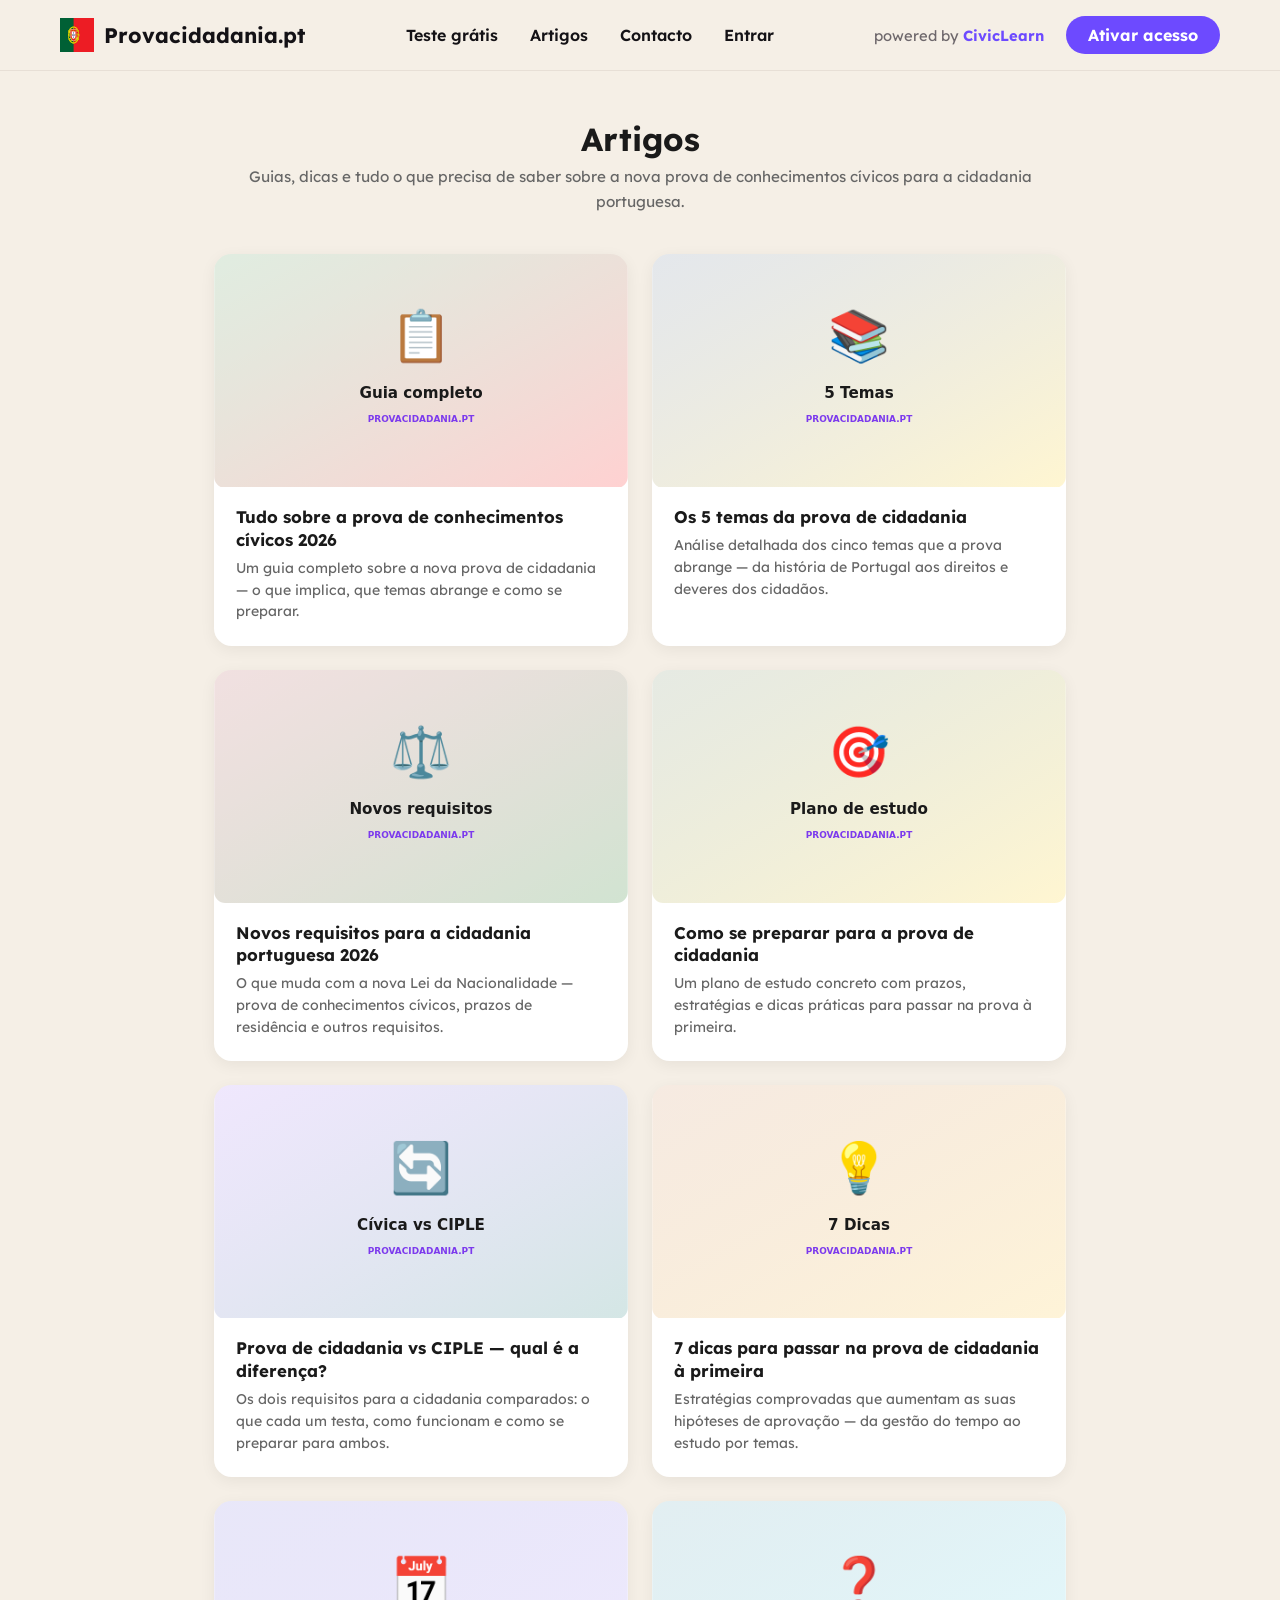
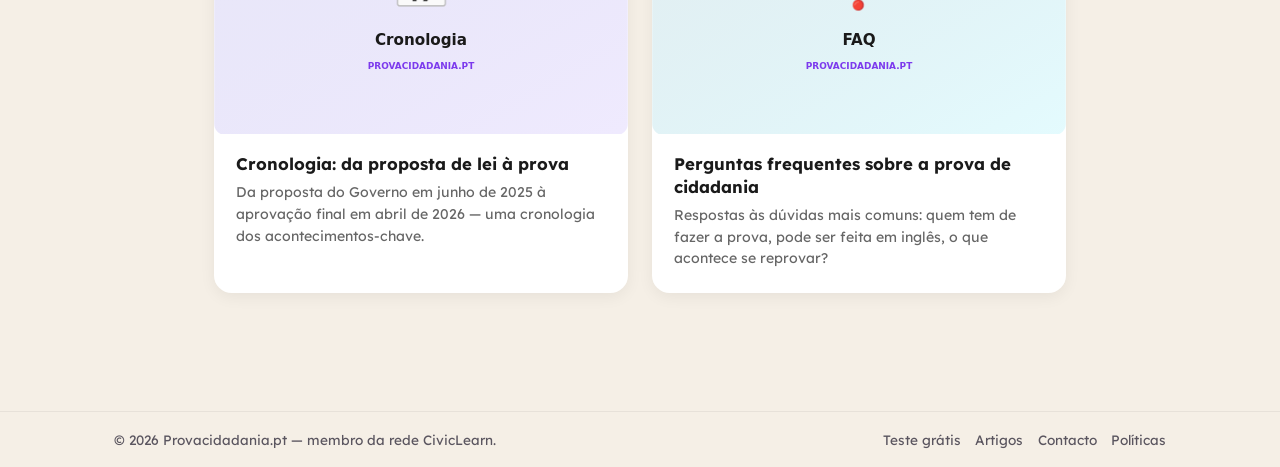
==== artigos/index.html @ e32d10ff "prova initial upload" ====
<!DOCTYPE html>
<html lang="pt">
<head>
  <meta charset="UTF-8" />
  <meta name="viewport" content="width=device-width, initial-scale=1" />
  <title>Artigos sobre a cidadania portuguesa — Provacidadania.pt</title>
  <meta name="description" content="Artigos, guias e dicas sobre a nova prova de conhecimentos cívicos para a cidadania portuguesa. Temas, cronologia, preparação e perguntas frequentes.">
  <link rel="canonical" href="https://provacidadania.pt/artigos/">
  <link href="https://fonts.googleapis.com/css2?family=Lexend:wght@300;400;500;600;700&display=swap" rel="stylesheet">
  <link rel="stylesheet" href="/assets/css/newhome.css">
  <style>
    .articles-main {
      max-width: 900px;
      margin: 0 auto;
      padding: 3rem 1.5rem 5rem;
    }
    .articles-title {
      text-align: center;
      font-size: 2rem;
      font-weight: 700;
      color: #1a1a1a;
      margin: 0 0 0.4rem;
    }
    .articles-subtitle {
      text-align: center;
      font-size: 0.95rem;
      color: #666;
      margin: 0 0 2.5rem;
      line-height: 1.6;
    }
    .articles-grid {
      display: grid;
      grid-template-columns: repeat(2, 1fr);
      gap: 1.5rem;
    }
    @media (max-width: 640px) {
      .articles-grid { grid-template-columns: 1fr; }
    }
    .article-card {
      background: #fff;
      border-radius: 1.1rem;
      overflow: hidden;
      box-shadow: 0 4px 16px rgba(0,0,0,0.06);
      text-decoration: none;
      color: inherit;
      transition: box-shadow 0.2s, transform 0.15s;
      display: flex;
      flex-direction: column;
    }
    .article-card:hover {
      box-shadow: 0 8px 28px rgba(124, 58, 237, 0.12);
      transform: translateY(-2px);
    }
    .article-card img {
      width: 100%;
      aspect-ratio: 16/9;
      object-fit: cover;
      display: block;
    }
    .article-card-body {
      padding: 1.2rem 1.4rem 1.4rem;
      flex: 1;
      display: flex;
      flex-direction: column;
    }
    .article-card-body h2 {
      font-size: 1.05rem;
      font-weight: 700;
      color: #1a1a1a;
      margin: 0 0 0.4rem;
      line-height: 1.35;
    }
    .article-card-body p {
      font-size: 0.88rem;
      color: #666;
      line-height: 1.55;
      margin: 0;
      flex: 1;
    }
  </style>
</head>
<body>

<header class="cl-header">
  <div class="cl-header-inner">
    <a href="/" class="cl-logo">
      <img src="/assets/images/pt.svg" alt="PT" />
      <span>Provacidadania.pt</span>
    </a>
    <nav class="cl-nav">
      <a href="/teste-gratis/">Teste grátis</a>
      <a href="/artigos/" class="active">Artigos</a>
      <a href="/contacto/">Contacto</a>
      <a href="https://civiclearn.com/portugal/login">Entrar</a>
    </nav>
    <div class="cl-right">
      <div class="cl-powered">powered by <span>CivicLearn</span></div>
      <a href="https://civiclearn.com/portugal/checkout" class="cl-btn">Ativar acesso</a>
    </div>
  </div>
</header>

<main class="articles-main">
  <h1 class="articles-title">Artigos</h1>
  <p class="articles-subtitle">
    Guias, dicas e tudo o que precisa de saber sobre a nova prova de conhecimentos cívicos para a cidadania portuguesa.
  </p>
  <div class="articles-grid" id="articlesGrid"></div>
</main>

<footer class="site-footer">
  <div class="footer-inner">
    <div>© <span id="footer-year"></span> Provacidadania.pt — membro da rede CivicLearn.</div>
    <div class="footer-links">
      <a href="/teste-gratis/">Teste grátis</a>
      <a href="/artigos/">Artigos</a>
      <a href="/contacto/">Contacto</a>
      <a href="/politicas/">Políticas</a>
    </div>
  </div>
</footer>

<script>
(async function () {
  const grid = document.getElementById("articlesGrid");
  if (!grid) return;
  try {
    const res = await fetch("/artigos/articles.json");
    const articles = await res.json();
    grid.innerHTML = articles.map(a => `
      <a href="${a.url}" class="article-card">
        <img src="${a.image}" alt="${a.title}" onerror="this.style.display='none'">
        <div class="article-card-body">
          <h2>${a.title}</h2>
          <p>${a.desc}</p>
        </div>
      </a>
    `).join('');
  } catch (e) {}
})();
</script>
<script>document.getElementById("footer-year").textContent = new Date().getFullYear();</script>

</body>
</html>
---- assets/css/newhome.css ----
:root {
  --bg-page: #f5efe6;
  --bg-card: #ffffff;
  --ink-main: #141216;
  --ink-muted: #5a555f;
  --accent: #6d4aff;
  --accent-dark: #5435ff;
  --accent-soft: #ebe6ff;
  --border-soft: #e5dde0;
  --success: #18a06e;
  --shadow-soft: 0 12px 30px rgba(10, 8, 20, 0.08);
  --radius-lg: 1.5rem;
  --radius-pill: 999px;
  --layout-max: 1120px;
}
html {
  scroll-behavior: smooth;
}
* {
  box-sizing: border-box;
}

body {
  margin: 0;
  font-family: "Lexend", sans-serif;
  background: var(--bg-page);
  color: var(--ink-main);
}

a {
  color: inherit;
  text-decoration: none;
}

img {
  max-width: 100%;
}

/* HEADER — EXACT COPY FROM contact.css */

.cl-header {
  background: #f5efe6;
  padding: 16px 0;
  border-bottom: 1px solid #e7dfd6;
}

.cl-header-inner {
  max-width: 1200px;
  margin: 0 auto;
  padding: 0 20px;

  display: flex;
  justify-content: space-between;
  align-items: center;
}

.cl-logo {
  display: flex;
  align-items: center;
  gap: 10px;
  text-decoration: none;
}

.cl-logo img {
  width: 34px;
  height: 34px;
}

.cl-logo span {
  font-size: 1.32rem;
  font-weight: 700;
  color: #141216;
}

.cl-nav {
  display: flex;
  align-items: center;
  gap: 32px;
}

.cl-nav a {
  color: #141216;
  text-decoration: none;
  font-weight: 600;
  font-size: 1rem;
}

.cl-nav a:hover {
  color: #6d4aff;
}

.cl-right {
  display: flex;
  align-items: center;
  gap: 22px;
}

.cl-powered {
  color: #6d676b;
  font-size: 0.92rem;
}

.cl-powered span {
  color: #6d4aff;
  font-weight: 700;
}

.cl-btn {
  background: #6d4aff;
  padding: 9px 22px;
  border-radius: 999px;
  color: #ffffff;
  text-decoration: none;
  font-weight: 700;
  font-size: 1rem;
  display: inline-block;
}

.cl-btn:hover {
  background: #5634ff;
}

/* ----------------------------- HERO (Tightened) ----------------------------- */

.hero {
  padding: 1rem 0 0;

}

.hero-center {
  max-width: var(--layout-max);
  margin: 0 auto;
  padding: 0 1.5rem;
  text-align: center;
}

.hero-kicker {
  background: var(--accent-soft);
  color: var(--accent-dark);
  display: inline-flex;
  align-items: center;
  gap: .45rem;
  padding: .3rem .9rem;
  border-radius: 999px;
  font-size: .85rem;
  margin-bottom: .8rem;
}

.hero-kicker-dot {
  width: 8px;
  height: 8px;
  background: var(--accent-dark);
  border-radius: 50%;
}

.hero-title {
  font-size: clamp(2.2rem, 5vw, 3rem);
  font-weight: 700;
  line-height: 1.05;
  margin: 0 0 1.2rem;
}

.hero-title span {
  color: var(--accent-dark);
}

.hero-subtitle {
  max-width: 720px;
  margin: 0 auto 2rem;
  font-size: 1.05rem;
  color: var(--ink-muted);
}

.hero-actions {
  display: flex;
  justify-content: center;
  gap: .8rem;
  margin-bottom: 2rem;
  flex-wrap: wrap;
}

/* Base button geometry */
.hero-primary-btn,
.hero-secondary-btn {
  display: inline-block;
  padding: 0.75rem 1.6rem;
  font-weight: 600;
  border-radius: 8px;
  font-size: 1.05rem;
  text-decoration: none;
  transition: all 0.25s ease;
  line-height: 1.2;
}

/* Primary button (solid) */
.hero-primary-btn {
  background: #6d4aff;
  border: 2px solid #6d4aff;
  color: #ffffff;
}

.hero-primary-btn:hover {
  background: #4d2cff;
  border-color: #4d2cff;
}

/* Secondary button (outline) */
.hero-secondary-btn {
  background: transparent;
  border: 2px solid #6d4aff;
  color: #6d4aff;
}

.hero-secondary-btn:hover {
  background: #6d4aff;
  color: #ffffff;
}

/* Container row – keeps buttons side-by-side with proper gap */
.inline-cta-row {
  display: flex;
  gap: 1rem;
  justify-content: center;
  align-items: center;
  flex-wrap: wrap;   /* ensures they don’t break layout on mobile */
}


/* Shared button geometry */
.inline-test-expand-btn,
.btn-secondary-cta {
  display: inline-block;
  padding: 0.75rem 1.6rem;
  font-family: "Lexend", sans-serif;
  font-weight: 600;
  font-size: 1.05rem;
  border-radius: 8px;
  text-decoration: none;
  cursor: pointer;
  transition: all 0.25s ease;
  border: 1px solid #e0d7fa;
  background: #f2eefd;   /* soft neutral light purple */
  color: #4b3f72;        /* soft text color */
}


/* Hover (subtle, not dominant) */
.inline-test-expand-btn:hover,
.btn-secondary-cta:hover {
  background: #e8e0ff;
  border-color: #d0c4ff;
}


/* -------- HERO SOCIAL (Austrian style) -------- */

.hero-social {
  display: flex;
  justify-content: center;
  align-items: center;
  gap: .75rem;
  margin-top: 0.65rem;
  font-size: .95rem;
  white-space: nowrap;
  color: #4a4650;
}

.hero-social .rating-stars {
  color: #ffb400;
  font-size: 1rem;
  letter-spacing: .12rem;
}

.hero-social .rating-word {
  font-weight: 600;
  color: #141216;
}

.hero-social .rating-subtext {
  color: #4a4650;
  font-size: .9rem;
}

/* remove duplicate rule */
.hero-stars {
  color: #ffb400;
}

/* HERO IMAGE (final version) */

.hero-image-wide {
  width: 100%;
  max-width: 800px;
  margin: 40px auto 130px;
  display: flex;
  justify-content: center;
  text-align: center;
}

.hero-image-wide img {
  width: 100%;
  max-width: 1200px;
  height: auto;
  display: block;
}

/* -------- REDUCE GAP AFTER HERO -------- */

.hero + section {
  margin-top: -2.5rem;
  padding-top: 0 !important;
}

.section-heading {
  margin-top: 0;
}

/* ----------------------------- FEATURES ----------------------------- */

section {
  padding: 2.6rem 0;
}

.section-heading {
  text-align: center;
  margin-bottom: 1.6rem;
}

.section-kicker {
  font-size: .82rem;
  color: var(--accent-dark);
  text-transform: uppercase;
  letter-spacing: .14em;
  margin-bottom: .5rem;
}

.section-title {
  font-size: 1.8rem;
  font-weight: 600;
  letter-spacing: -0.02em;
  margin: 0;
}

.section-lead {
  max-width: 40rem;
  margin: .45rem auto 0;
  font-size: 1rem;
  color: var(--ink-muted);
}

/* GRID (unchanged width, original layout preserved) */
.features-grid {
  max-width: var(--layout-max);
  margin: 0 auto;
  padding: 0 1.5rem;

  display: grid;
  grid-template-columns: repeat(3, 1fr);
  gap: 1.4rem;
}

/* CARD */
.feature-card {
  background: var(--bg-card);
  border-radius: 1.4rem;
  border: 1px solid var(--border-soft);
  padding: 1.8rem 1.3rem 1.7rem; /* slightly reduced height */
  text-align: center;
  box-shadow: var(--shadow-soft);
  transition: transform .18s ease, box-shadow .18s ease;
  cursor: pointer;
}

/* Hover lift (subtle) */
.feature-card:hover {
  transform: translateY(-3px);
  box-shadow: 0 10px 26px rgba(0,0,0,0.07);
}

/* ICON AREA — restored original size */
.feature-icon {
  height: 165px;
  display: flex;
  align-items: center;
  justify-content: center;
  margin-bottom: .8rem; /* slightly tighter */
}

.feature-icon img {
  max-height: 155px; /* back to original visual size */
}

/* TITLE */
.feature-title {
  font-size: 1.1rem;
  font-weight: 700;
  margin-bottom: .35rem;
}

/* DESCRIPTION */
.feature-text {
  color: var(--ink-muted);
  font-size: .93rem;
  line-height: 1.48;
  margin-bottom: .9rem; /* tighter to reduce card height */
}

/* NEW CTA (small + centered + elegant arrow) */
.feature-cta {
  font-size: .85rem;               /* smaller font */
  font-weight: 600;
  color: var(--accent-dark);
  margin-top: .4rem;
  text-decoration: none;

  display: inline-flex;
  align-items: center;
  justify-content: center;
  gap: .25rem;

  transition: color .2s ease;
}

.feature-cta .arrow {
  transition: transform .20s ease;
  display: inline-block;
}

.feature-card:hover .feature-cta .arrow {
  transform: translateX(3px);
}

/* MOBILE */
@media (max-width: 800px) {
  .features-grid {
    grid-template-columns: 1fr;
  }

  .feature-card {
    padding: 1.6rem 1.2rem 1.5rem;
  }

  .feature-icon {
    height: 150px;
  }

  .feature-icon img {
    max-height: 140px;
  }
}



/* ----------------------------- INLINE TEST ----------------------------- */

.inline-test {
  background: #f5efe6;
  padding: 3rem 1rem;
  text-align: center;
}

.inline-test-inner {
  max-width: 600px;
  margin: 0 auto;
}

.inline-test-title {
  font-size: 1.75rem;
  font-weight: 700;
  margin-bottom: .4rem;
}

.inline-test-subtitle {
  color: #5a555f;
  font-size: 1rem;
  margin-bottom: 1.6rem;
}

/* CTA top button */
.inline-test-cta-btn {
  display: inline-block;
  background: #6d4aff;
  color: #fff;
  padding: .85rem 1.6rem;
  border-radius: 999px;
  font-weight: 600;
  margin-bottom: 2rem;
  text-decoration: none;
  transition: .2s;
}
.inline-test-cta-top {
  margin: 2rem 0; /* top and bottom spacing */
}
.inline-test-cta-btn:hover {
  background: #5435ff;
  transform: translateY(-1px);
}

/* Question cards */
.inline-question-card {
  background: #ffffff;
  border: 1px solid #e5dde0;
  border-radius: 1.3rem;
  padding: 1.5rem;
  box-shadow: 0 6px 16px rgba(0, 0, 0, 0.05);
  margin-bottom: 1.2rem;
  text-align: left;
}

.inline-question-card h3 {
  font-size: 1.05rem;
  font-weight: 700;
  margin-bottom: .9rem;
}

.inline-option-btn {
  width: 100%;
  text-align: left;
  padding: .7rem 1rem;
  border-radius: 12px;
  background: #faf7ff;
  border: 2px solid #eee;
  margin-bottom: .6rem;
  cursor: pointer;
  transition: .2s;
  font-family: "Lexend", sans-serif;
}

.inline-option-btn:hover {
  border-color: #6d4aff;
  background: #f4efff;
}

/* Feedback */
.inline-feedback {
  margin-top: .5rem;
  font-size: .9rem;
  font-weight: 600;
}

.inline-correct {
  color: #18a06e;
}

.inline-wrong {
  color: #e63946;
}

/* Expand button (original look) */
.inline-test-expand-btn {
  background: rgba(109, 74, 255, 0.07);
  border: 1px solid rgba(109, 74, 255, 0.2);
  padding: .9rem 1.2rem;
  border-radius: 8px;
  font-size: .95rem;
  cursor: pointer;
  margin: 1rem auto 2rem;
  transition: .2s;
  white-space: nowrap;
}

.inline-test-expand-btn:hover {
  background: rgba(109, 74, 255, 0.12);
}

/* UPPER CTA – secondary */
.upper-cta-wrapper {
  text-align: center;
}

.btn-secondary-cta {
  display: inline-block;
  padding: 0.7rem 1.6rem;
  border-radius: 8px;
  background: rgba(124, 58, 237, 0.12);
  color: #5b21b6;
  font-weight: 600;
  font-size: 0.95rem;
  text-decoration: none;
  border: 1px solid rgba(124, 58, 237, 0.25);
  transition: background 0.2s ease, border 0.2s ease;
  white-space: nowrap;
}

.btn-secondary-cta:hover {
  background: rgba(124, 58, 237, 0.2);
  border-color: rgba(124, 58, 237, 0.45);
}

/* INLINE CTA ROW (two buttons side by side) */

.inline-cta-row {
  display: flex;
  justify-content: center;
  align-items: center;
  gap: 1.5rem;
  margin: 2rem 0;
}

/* Mobile: stack vertically */
@media (max-width: 600px) {
  .inline-cta-row {
    flex-direction: column;
    gap: 0.8rem;
  }

  .inline-cta-row * {
    width: 100%;
    text-align: center;
  }
}

/* container – now sticky */
.inline-progress-container {
  width: 100%;
  margin: 1.5rem 0 1.5rem 0;
  position: sticky;
  top: 0;
  z-index: 50;
  padding: 0.8rem 0;
  background: var(--bg-page); /* ensures it blends into page */
}

.inline-progress-container .inline-test-inner {
  max-width: 600px;
  margin: 0 auto;
  padding: 0 1rem;
}

/* text label */
#inline-progress-text {
  font-size: 0.95rem;
  font-weight: 600;
  margin-bottom: 0.4rem;
}

/* base bar = faint purple (unchanged) */
.inline-progressbar-wrapper {
  width: 100%;
  height: 10px;
  border-radius: 6px;
  overflow: hidden;
  background: #e5dcff;
  position: relative;
}

/* growing bar with Canadian tricolour (red – white – red) */
#inline-progressbar {
  height: 100%;
  width: 0%;
  border-radius: 6px;
  transition: width 0.35s ease;
  background: linear-gradient(
    to right,
    #d80621 0%,
    #d80621 25%,
    #ffffff 25%,
    #ffffff 75%,
    #d80621 75%,
    #d80621 100%
  );
}


/* STATS ROW – reduced gap and unified look */
.stats-row {
  margin-top: 1.2rem;
  display: flex;
  gap: 1rem;
  justify-content: center;
}

.stat-box {
  background: #ffffff;
  border-radius: 1.2rem;
  padding: 1.4rem 1.8rem;
  text-align: center;
  box-shadow: 0 8px 20px rgba(0, 0, 0, 0.05);
  font-size: 0.95rem;
  color: #555;
  min-width: 110px;
}

.stat-box span {
  font-size: 1.6rem;
  font-weight: 700;
  color: #1a1a1a;
}


  .stats-row {
    flex-direction: column;
    gap: 1rem;
  }

  .stat-box {
    width: 100%;
  }
}
.cl-testimonials {
  padding: 4rem 0 3rem;
  text-align: center;
}

.cl-testimonials-header h2 {
  font-size: 1.8rem;
  font-weight: 700;
  margin-bottom: 0.5rem;
}

.cl-testimonials-header p {
  color: var(--ink-muted);
  margin-bottom: 2.5rem;
}

.cl-testimonials-grid {
  display: grid;
  grid-template-columns: repeat(auto-fit, minmax(260px, 1fr));
  gap: 1.8rem;
  max-width: 960px;
  margin: 0 auto;
}

.cl-testimonial-card {
  background: #ffffff;
  padding: 2rem 1.5rem 2.2rem;
  border-radius: 1.4rem;
  box-shadow: 0 4px 16px rgba(0, 0, 0, 0.06);
  transition: transform 0.2s ease;
}

.cl-testimonial-card:hover {
  transform: translateY(-4px);
}

.cl-testimonial-avatar {
  width: 58px;
  height: 58px;
  margin: 0 auto 1rem;
}

.cl-testimonial-avatar img {
  width: 100%;
  height: 100%;
  border-radius: 50%;
  object-fit: cover;
}

.cl-testimonial-text {
  font-size: 1rem;
  color: var(--ink-main);
  margin-bottom: 1.2rem;
  line-height: 1.55;
}

.cl-testimonial-author {
  font-weight: 600;
  color: var(--accent-dark);
}
.cl-testimonials-more {
  margin-top: 3rem;       /* pushes it away from cards */
  text-align: center;
  font-size: 0.95rem;
  color: var(--ink-muted);
}
.cl-testimonials-more a {
  color: var(--accent-dark);
  text-decoration: underline;
  text-underline-offset: 3px;
  font-weight: 500;
}

.cl-testimonials-more a:hover {
  text-decoration-thickness: 2px;
}

.cl-faq {
  padding: 3rem 0;
}

.faq-item {
  background: #fff;
  border-radius: 1.4rem;
  padding: 1.4rem 1.6rem;
  max-width: 720px;
  margin: 1rem auto;
  box-shadow: 0 4px 14px rgba(0,0,0,0.06);
  transition: box-shadow .2s ease;
}

.faq-item.open {
  box-shadow: 0 4px 20px rgba(0,0,0,0.09);
}

.faq-question {
  cursor: pointer;
  font-size: 1.15rem;
  font-weight: 600;
  padding: .2rem 0;
  text-align: left;
}

.faq-answer {
  max-height: 0;
  overflow: hidden;
  opacity: 0;
  text-align: left;
  transition: max-height .3s ease, opacity .2s ease;
}

.faq-item.open .faq-answer {
  max-height: 600px;
  opacity: 1;
  margin-top: .6rem;
}

/* ============================================================
   HOMEPAGE — ARTICLE PREVIEW CARDS
   ============================================================ */

.home-articles {
  max-width: 900px;
  margin: 4rem auto 3rem;
  padding: 0 1rem;
  text-align: center;
}

.home-articles h2 {
  font-size: 1.8rem;
  font-weight: 700;
  margin-bottom: 1.6rem;
}

.home-articles-grid {
  display: grid;
  grid-template-columns: repeat(3, 1fr);
  gap: 1.4rem;
}

.home-article-card {
  background: #fff;
  border-radius: 20px;
  box-shadow: 0 4px 16px rgba(0,0,0,0.06);
  text-decoration: none;
  color: var(--text-main);
  overflow: hidden;
  transition: 0.25s ease;
  border: 1px solid rgba(0,0,0,0.05);
}

.home-article-card:hover {
  transform: translateY(-4px);
  box-shadow: 0 10px 24px rgba(0,0,0,0.10);
}

.home-article-card img {
  width: 100%;
  height: 150px;
  object-fit: cover;
}

.home-article-body {
  padding: 1.2rem;
  text-align: left;
}

.home-article-body h3 {
  margin: 0 0 0.4rem;
  font-size: 1.05rem;
  font-weight: 600;
}

.home-article-body p {
  margin: 0;
  color: #555;
  font-size: 0.92rem;
  line-height: 1.35;
}

/* responsive */
@media (max-width: 900px) {
  .home-articles-grid {
    grid-template-columns: repeat(2, 1fr);
  }
}

@media (max-width: 600px) {
  .home-articles-grid {
    grid-template-columns: 1fr;
  }
}


/* ============================ COMPATIBILITY SECTION ============================ */

.compat-section {
  background: #ffffff;
  padding: 1.8rem 0 2rem;
  border-radius: 1.4rem;       /* match all other cards */
  overflow: hidden;            /* ensures children respect rounding */
  box-shadow: 0 4px 14px rgba(0,0,0,0.06); /* optional: match your FAQ/Test look */
}

.compat-inner {
  max-width: 900px;
  margin: 0 auto;
  padding: 0 1.5rem;
  text-align: center;
}

.compat-title {
  font-size: 1.55rem;
  font-weight: 700;
  margin-bottom: 1.4rem;
  color: #141216;
}

.compat-grid {
  display: flex;
  justify-content: center;
  align-items: center;
  gap: 2rem;
  flex-wrap: nowrap;
  padding: 0.6rem 0;
}

@media (max-width: 900px) {
  .compat-grid {
    flex-wrap: wrap;
    gap: 2rem 1.5rem;
  }
}

.compat-item img {
  width: 46px;
  height: 46px;
  object-fit: contain;
  margin-bottom: .3rem;
}

.compat-item p {
  margin: 0;
  font-size: .82rem;
  color: #4a4650;
}

.donut-wrapper {
  position: relative;
  width: 120px;
  height: 120px;
  margin: 1rem auto;
}

.donut-center {
  position: absolute;
  top: 50%;
  left: 50%;
  transform: translate(-50%, -50%);
  font-size: 1.3rem;
  font-weight: 700;
  color: #333;
}

.donut-anim {
  animation: donutFill 1.2s ease forwards;
}

@keyframes donutFill {
  from {
    stroke-dasharray: 0 251.2;
  }
  to {
    /* final value already set in JS */
  }
}


/* ----------------------------- FOOTER ----------------------------- */

.site-footer {
  margin-top: 2.4rem;
  padding: 1.6rem 0 2.4rem;
  border-top: 1px solid rgba(0, 0, 0, 0.06);
  color: var(--ink-muted);
  font-size: .85rem;
}

.footer-inner {
  max-width: var(--layout-max);
  margin: 0 auto;
  padding: 0 1.5rem;
  display: flex;
  justify-content: space-between;
  flex-wrap: wrap;
  gap: 1rem;
}

.footer-links {
  display: flex;
  gap: .9rem;
}

/* ------------------------------------------ RESPONSIVE HEADER FIX -------------------------------------------*/

@media (max-width: 860px) {
  .cl-header-inner {
    flex-direction: column;
    align-items: flex-start;
    gap: 1.2rem;
  }

  .cl-nav {
    flex-direction: column;
    gap: 0.6rem;
    width: 100%;
  }

  .cl-nav a {
    font-size: 1.05rem;
  }

  .cl-right {
    width: 100%;
    justify-content: space-between;
  }
}

/* ------------------------------------------ RESPONSIVE FIX FOR 3 FEATURE CARDS -------------------------------------------*/

@media (max-width: 980px) {
  .features-grid {
    grid-template-columns: 1fr;
    max-width: 480px;
    margin: 0 auto;
    padding: 0 1.2rem;
    gap: 1.8rem;
  }

  .feature-card {
    padding: 2rem 1.4rem;
  }

  .feature-icon img {
    max-height: 120px;
  }
}



/* ------------------------------------------ INLINE TEST — RESPONSIVE GRID -------------------------------------------*/

/* Desktop: 3 cards in a row */
@media (min-width: 992px) {
  #inline-test-questions {
    display: grid;
    grid-template-columns: repeat(3, 1fr);
    gap: 1.6rem;
    margin-bottom: 2.2rem;
  }

  .inline-question-card {
    margin-bottom: 0;
    height: 100%;
  }
}

/* Tablets / phones: stacked */
@media (max-width: 991px) {
  #inline-test-questions {
    display: block;
  }
}

/* Make inline-test full-width on large screens */
@media (min-width: 992px) {
  .inline-test-inner {
    max-width: 1100px;
  }
}
/* FIX: inline CTA buttons inside one row */
.inline-cta-row .inline-test-expand-btn {
  margin: 0 !important;
}

.inline-cta-row .upper-cta-wrapper {
  margin: 0 !important;
}
/* Minimal responsive footer — keeps original design */
.site-footer {
  padding: 1.2rem 1rem;
}

.footer-inner {
  max-width: 1100px;
  margin: 0 auto;
  display: flex;
  justify-content: space-between;
  align-items: center;
  flex-wrap: wrap; /* allows wrapping on small screens */
  gap: 0.6rem;
}

.footer-links {
  display: flex;
  gap: 0.9rem;
  flex-wrap: wrap; /* prevents overflow */
}

.footer-links a {
  white-space: nowrap; /* keeps each link intact */
  text-decoration: none;
  color: inherit;
}

/* MOBILE: footer stacks cleanly */
@media (max-width: 600px) {
  .footer-inner {
    flex-direction: column;
    align-items: center;
    text-align: center;
  }

  .footer-links {
    justify-content: center;
  }
}
/* ======================================================
   EXAM STATUS BAR — CANONICAL VERSION
   ====================================================== */

.exam-status {
  width: 100%;
  background: transparent;
  padding: 18px 0 6px;
}

.exam-status-inner {
  max-width: 980px;
  margin: 0 auto;
  padding: 0 24px;
  display: grid;
  grid-template-columns: 1fr 1fr;
  gap: 22px;
}

/* ------------------------------------------------------
   CARD (ROW)
   ------------------------------------------------------ */

.exam-status-row {
  display: flex;
  align-items: center;
  gap: 18px;

  padding: 8px 22px;
  background: rgba(255,255,255,0.92);
  border: 2px solid rgba(107,74,255,0.35);
  border-radius: 18px;

  box-shadow: 0 10px 26px rgba(0,0,0,0.05);
}

/* ------------------------------------------------------
   COUNTER (ALWAYS LEFT — HTML FIRST)
   ------------------------------------------------------ */

.exam-status-counter {
  flex: 0 0 auto;
  display: flex;
  flex-direction: column;
  align-items: center;

  padding-right: 18px;
  border-right: 1px solid rgba(0,0,0,0.08);

  white-space: nowrap;
}

.count-number {
  font-size: 44px;
  font-weight: 800;
  line-height: 1;
  letter-spacing: -0.02em;
  font-variant-numeric: tabular-nums;
  color: #6b4eff;
}

.count-unit {
  margin-top: -3px;          /* pulls it closer to the number */
  font-size: 10px;           /* much smaller */
  font-weight: 700;
  letter-spacing: 0.12em;    /* crisp, official feel */
  text-transform: uppercase;
  color: rgba(0,0,0,0.5);
  line-height: 1.1;
  white-space: nowrap;
}

/* ------------------------------------------------------
   TEXT (RIGHT)
   ------------------------------------------------------ */

.exam-status-text {
  flex: 1 1 auto;
  min-width: 0;
}

.exam-status-sentence {
  margin: 0;
  font-size: 16px;
  line-height: 1.35;
  color: rgba(0,0,0,0.78);
  position: relative;
}

.exam-status-sentence strong {
  font-weight: 700;
  color: rgba(0,0,0,0.92);
}

/* ------------------------------------------------------
   STATUS PILL (STATE, NOT CONTENT)
   ------------------------------------------------------ */

.status-pill {
  position: absolute;
  margin-left: 8px;
  transform: translateY(2px);

  padding: 2px 8px;
  font-size: 11px;
  font-weight: 600;
  border-radius: 999px;

  background: rgba(0,0,0,0.08);
  color: rgba(0,0,0,0.65);
  white-space: nowrap;
}

.status-pill.is-hidden {
  display: none;
}

/* ------------------------------------------------------
   STATES
   ------------------------------------------------------ */

/* urgency (registration closing / soon) */
.exam-status-row.is-urgent {
  border-color: rgba(255,107,61,0.6);
}

.exam-status-row.is-urgent .count-number {
  color: #ff6b3d;
}

/* registration closed */
.exam-status-row.is-closed {
  background: rgba(255,255,255,0.6);
  border-color: rgba(0,0,0,0.15);
}

.exam-status-row.is-closed .exam-status-sentence {
  color: rgba(0,0,0,0.7);
}

/* ------------------------------------------------------
   MOBILE
   ------------------------------------------------------ */

@media (max-width: 820px) {
  .exam-status-inner {
    grid-template-columns: 1fr;
    padding: 0 16px;
  }

  .exam-status-row {
    flex-direction: column;
    align-items: flex-start;
    gap: 12px;
    padding: 12px 16px;
    border-radius: 16px;
  }

  .exam-status-counter {
    width: 100%;
    flex-direction: row;
    justify-content: flex-end;

    padding-right: 0;
    padding-top: 10px;
    border-right: none;
    border-top: 1px solid rgba(0,0,0,0.08);
  }

  .count-number {
    font-size: 38px;
  }
}
/* ======================================================
   FEATURE CARDS — DATA-FIRST VARIANT
   ====================================================== */

.feature-card--data {
  display: flex;
  flex-direction: column;
  height: 100%;
}

/* Remove old icon spacing if still present */
.feature-card--data .feature-icon {
  display: none;
}

/* Big number block */
.feature-metric {
  margin-bottom: 14px;
}

.metric-number {
  display: block;
  font-size: 3.2rem;
  font-weight: 800;
  line-height: 1;
  letter-spacing: -0.02em;
  color: var(--accent-dark);
}

.metric-label {
  display: block;
  margin-top: 4px;
  font-size: 0.7rem;
  font-weight: 700;
  letter-spacing: 0.14em;
  text-transform: uppercase;
  color: rgba(0,0,0,0.45);
}

/* Tighten text for editorial feel */
.feature-card--data .feature-title {
  margin-top: 6px;
}

.feature-card--data .feature-text {
  margin-top: 6px;
}

/* CTA stays at bottom if cards are equal height */
.feature-card--data .feature-cta {
  margin-top: auto;
}

.cl-testimonials-inner {
  max-width: 1100px;   /* or same value you use elsewhere */
  margin: 0 auto;
  padding: 0 1.5rem;
}

/* ================================
   TESTIMONIALS (ISOLATED)
   ================================ */

.cl-testimonials {
  padding: 4rem 1.5rem;
}

.cl-testimonials-inner {
  max-width: 1100px;
  margin: 0 auto;
}

.cl-testimonials-header {
  text-align: center;
  margin-bottom: 2.5rem;
}

.cl-testimonials-title {
  font-size: 2rem;
  font-weight: 700;
  margin-bottom: 0.5rem;
}

.cl-testimonials-subtitle {
  font-size: 1rem;
  color: #666;
}

.cl-testimonials-grid {
  display: grid;
  grid-template-columns: repeat(3, 1fr);
  gap: 2rem;
}

.cl-testimonial-card {
  background: #fff;
  border-radius: 16px;
  padding: 2rem;
  text-align: center;
}

.cl-testimonial-avatar img {
  width: 56px;
  height: 56px;
  border-radius: 50%;
  margin-bottom: 1rem;
}

.cl-testimonial-text {
  font-size: 1rem;
  line-height: 1.6;
  margin-bottom: 1.25rem;
}

.cl-testimonial-author {
  font-weight: 600;
  color: #5b4df5;
}

/* Responsive */
@media (max-width: 900px) {
  .cl-testimonials-grid {
    grid-template-columns: 1fr;
  }
}
/* Add ONLY this (keeps your existing centering/layout intact) */
.hero-center--spaced {
  margin-top: 28px;
}

@media (max-width: 768px) {
  .hero-center--spaced {
    margin-top: 20px;
  }
}
.hero-social-link {
  display: inline-flex;
  align-items: center;
  gap: 10px;
  text-decoration: none;
  color: inherit;
  cursor: pointer;
}

.rating-link-word {
  text-decoration: underline;
  text-underline-offset: 3px;
  font-weight: 500;
}

/* Optional: slightly stronger on hover */
.hero-social-link:hover .rating-link-word {
  text-decoration-thickness: 2px;
}
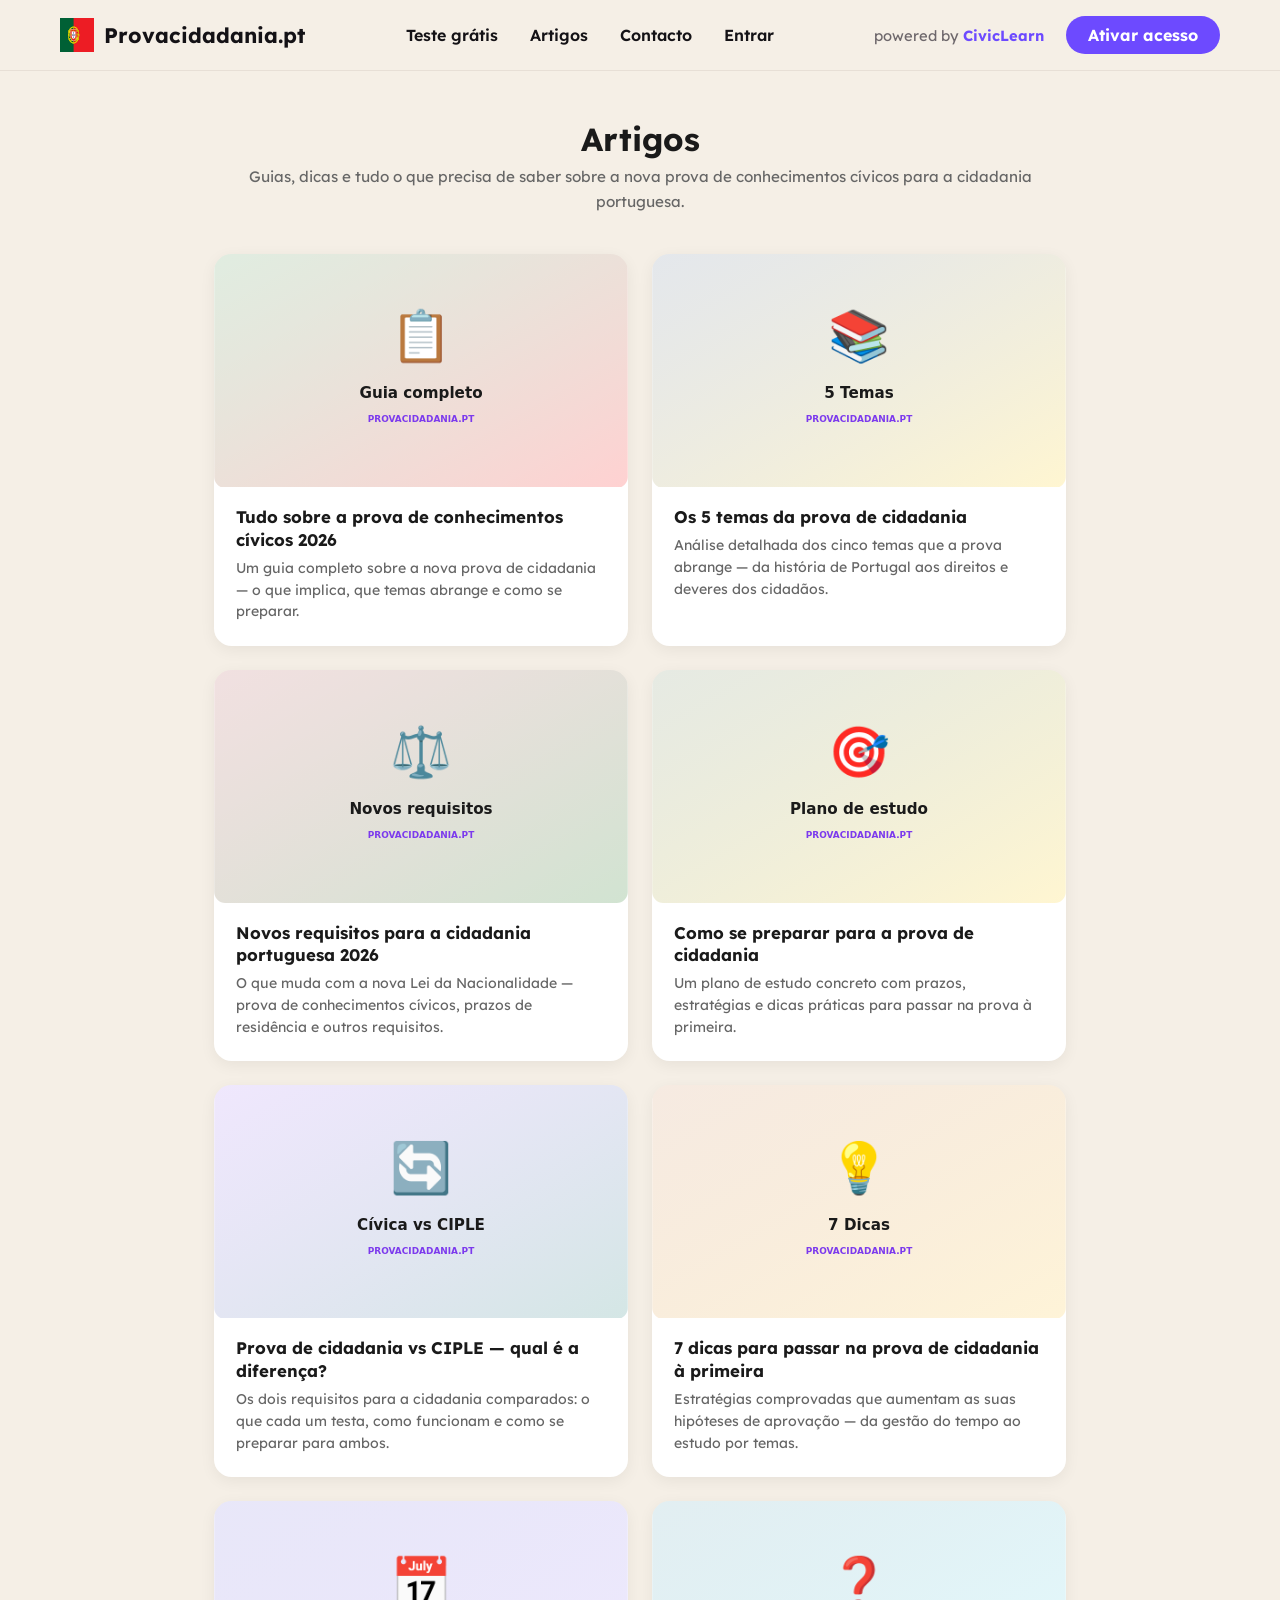
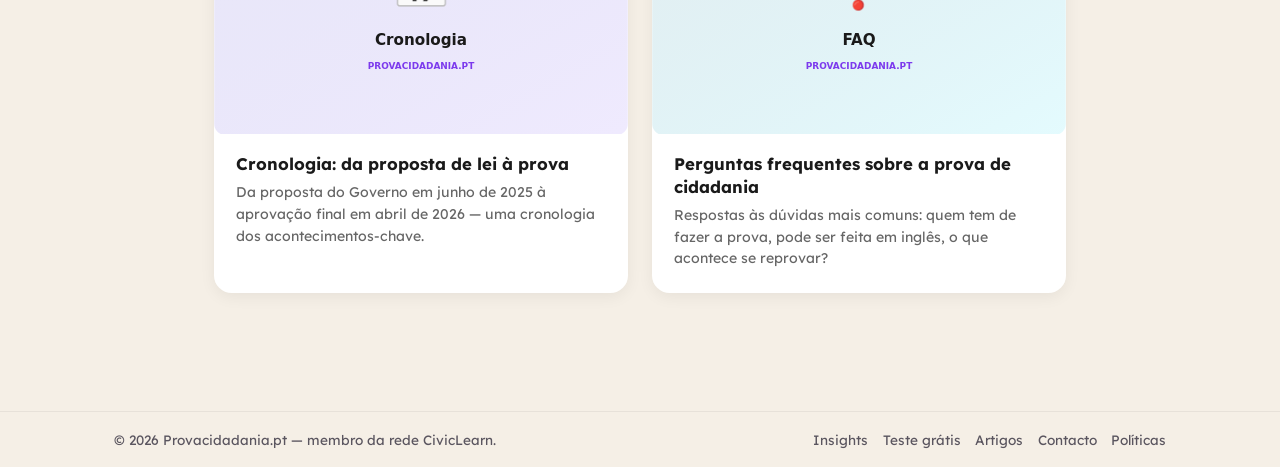
==== commit 2243730b: "zxzx" ====
--- a/artigos/index.html
+++ b/artigos/index.html
@@ -112,6 +112,7 @@
   <div class="footer-inner">
     <div>© <span id="footer-year"></span> Provacidadania.pt — membro da rede CivicLearn.</div>
     <div class="footer-links">
+      <a href="https://civiclearn.com/insights">Insights</a>
       <a href="/teste-gratis/">Teste grátis</a>
       <a href="/artigos/">Artigos</a>
       <a href="/contacto/">Contacto</a>
--- a/assets/css/newhome.css
+++ b/assets/css/newhome.css
@@ -1223,9 +1223,10 @@
    ------------------------------------------------------ */
 
 .status-pill {
-  position: absolute;
-  margin-left: 8px;
-  transform: translateY(2px);
+  position: static;
+  display: inline-block;
+  margin-left: 6px;
+  vertical-align: 2px;
 
   padding: 2px 8px;
   font-size: 11px;
